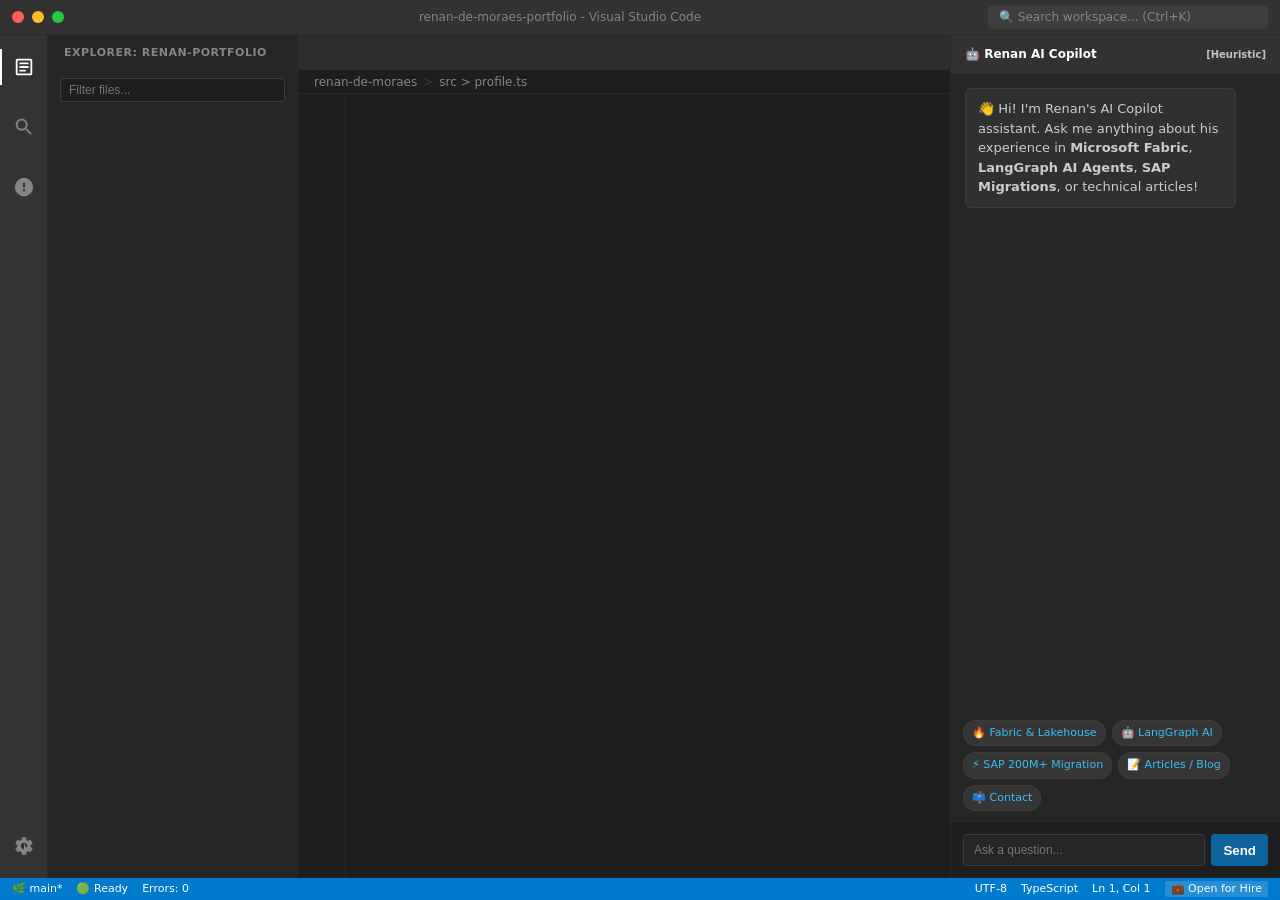
==== public_html/index.html @ 6646da92 "feat: implement IDE layout HTML structure in index.php and index.html" ====
<!DOCTYPE html>
<html lang="pt-BR">
  <head>
    <meta charset="UTF-8" />
    <meta name="viewport" content="width=device-width, initial-scale=1.0" />
    <meta name="color-scheme" content="dark" />
    <meta name="theme-color" content="#1e1e1e" />
    <title>Renan De Moraes | Data & AI Engineer</title>
    <meta name="description" content="Portfolio IDE de Renan De Moraes - Data & AI Engineer, Fabric, Azure, Databricks, LangGraph e Migrações High-Volume." />
    <meta name="robots" content="index, follow, max-image-preview:large, max-snippet:-1, max-video-preview:-1" />
    <meta name="author" content="Renan De Moraes" />
    <meta name="keywords" content="Renan De Moraes, Data Engineer, AI Engineer, Microsoft Fabric, Azure, Databricks, LangGraph, Python, SQL" />
    <link rel="canonical" href="https://renan-de-moraes.com/" />

    <script type="application/ld+json">
      {
        "@context": "https://schema.org",
        "@type": "Person",
        "name": "Renan De Moraes",
        "url": "https://renan-de-moraes.com/",
        "jobTitle": "Data & AI Engineer",
        "sameAs": [
          "https://www.linkedin.com/in/renan-moraes-data-ai-engineer/",
          "https://github.com/mpraes"
        ]
      }
    </script>
    <link rel="stylesheet" href="./assets/css/style.css?v=1" />
  </head>
  <body>
    <div id="app-root">
      <header class="window-header">
        <div class="window-controls">
          <span class="win-btn win-close" title="Close"></span>
          <span class="win-btn win-min" title="Minimize"></span>
          <span class="win-btn win-max" title="Maximize"></span>
        </div>
        <div class="window-title">
          <span>renan-de-moraes-portfolio - Visual Studio Code</span>
        </div>
        <div class="window-search" id="cmd-palette-btn" title="Search files (Ctrl+K)">
          <span>🔍 Search workspace... (Ctrl+K)</span>
        </div>
      </header>

      <div class="ide-body">
        <aside class="activity-bar" aria-label="Activity Bar">
          <div class="activity-nav-group">
            <button class="activity-icon-btn active" id="btn-toggle-explorer" title="Explorer (Ctrl+Shift+E)">
              <svg viewBox="0 0 24 24"><path d="M19 3H5c-1.1 0-2 .9-2 2v14c0 1.1.9 2 2 2h14c1.1 0 2-.9 2-2V5c0-1.1-.9-2-2-2zm0 16H5V5h14v14zM7 7h10v2H7zm0 4h10v2H7zm0 4h7v2H7z"/></svg>
            </button>
            <button class="activity-icon-btn" id="btn-toggle-search" title="Search Workspace">
              <svg viewBox="0 0 24 24"><path d="M15.5 14h-.79l-.28-.27C15.41 12.59 16 11.11 16 9.5 16 5.91 13.09 3 9.5 3S3 5.91 3 9.5 5.91 16 9.5 16c1.61 0 3.09-.59 4.23-1.57l.27.28v.79l5 4.99L20.49 19l-4.99-5zm-6 0C7.01 14 5 11.99 5 9.5S7.01 5 9.5 5 14 7.01 14 9.5 11.99 14 9.5 14z"/></svg>
            </button>
            <button class="activity-icon-btn" id="btn-toggle-copilot" title="Renan Copilot AI Chatbot">
              <svg viewBox="0 0 24 24"><path d="M12 2A10 10 0 0 0 2 12a10 10 0 0 0 10 10 10 10 0 0 0 10-10A10 10 0 0 0 12 2zm1 14.5h-2v-2h2v2zm0-4h-2V7h2v5.5z"/></svg>
            </button>
          </div>
          <div class="activity-nav-group">
            <button class="activity-icon-btn" title="Settings">
              <svg viewBox="0 0 24 24"><path d="M19.14 12.94c.04-.3.06-.61.06-.94 0-.32-.02-.64-.07-.94l2.03-1.58c.18-.14.23-.41.12-.61l-1.92-3.32c-.12-.22-.37-.29-.59-.22l-2.39.96c-.5-.38-1.03-.7-1.62-.94l-.36-2.54c-.04-.24-.24-.41-.48-.41h-3.84c-.24 0-.43.17-.47.41l-.36 2.54c-.59.24-1.13.57-1.62.94l-2.39-.96c-.22-.08-.47 0-.59.22L2.74 8.87c-.12.21-.08.47.12.61l2.03 1.58c-.05.3-.09.63-.09.94s.02.64.07.94l-2.03 1.58c-.18.14-.23.41-.12.61l1.92 3.32c.12.22.37.29.59.22l2.39-.96c.5.38 1.03.7 1.62.94l.36 2.54c.05.24.24.41.48.41h3.84c.24 0 .44-.17.47-.41l.36-2.54c.59-.24 1.13-.56 1.62-.94l2.39.96c.22.08.47 0 .59-.22l1.92-3.32c.12-.22.07-.47-.12-.61l-2.01-1.58zM12 15.6c-1.98 0-3.6-1.62-3.6-3.6s1.62-3.6 3.6-3.6 3.6 1.62 3.6 3.6-1.62 3.6-3.6-3.6 3.6z"/></svg>
            </button>
          </div>
        </aside>

        <section class="sidebar-pane" id="sidebar-pane" aria-label="File Explorer">
          <div class="sidebar-header">
            <span>Explorer: Renan-Portfolio</span>
          </div>
          <div class="sidebar-search-box">
            <input type="text" id="file-search-input" class="sidebar-search-input" placeholder="Filter files..." />
          </div>
          <div class="file-tree" id="file-tree"></div>
        </section>

        <main class="editor-pane" aria-label="Code Editor Space">
          <nav class="tab-bar" id="tab-bar" aria-label="Open Tabs"></nav>

          <div class="breadcrumbs-bar" id="breadcrumbs-bar">
            <span>renan-de-moraes</span>
            <span class="breadcrumb-sep">&gt;</span>
            <span id="breadcrumb-active-path">src > profile.ts</span>
          </div>

          <div class="editor-buffer-container" id="editor-container">
            <div class="line-numbers" id="line-numbers"></div>
            <div class="line-content" id="line-content"></div>
          </div>
        </main>

        <aside class="copilot-pane" id="copilot-pane" aria-label="AI Assistant">
          <div class="copilot-header">
            <span>🤖 Renan AI Copilot</span>
            <span style="font-size:10px; opacity:0.7;">[Heuristic]</span>
          </div>
          <div class="copilot-messages" id="copilot-messages">
            <div class="chat-bubble chat-bubble-bot">
              👋 Hi! I'm Renan's AI Copilot assistant. Ask me anything about his experience in <strong>Microsoft Fabric</strong>, <strong>LangGraph AI Agents</strong>, <strong>SAP Migrations</strong>, or technical articles!
            </div>
          </div>
          <div class="chat-chips-container" id="copilot-chips" style="padding: 0 12px 10px;">
            <span class="chat-chip" data-query="fabric">🔥 Fabric & Lakehouse</span>
            <span class="chat-chip" data-query="ai agent">🤖 LangGraph AI</span>
            <span class="chat-chip" data-query="sap migration">⚡ SAP 200M+ Migration</span>
            <span class="chat-chip" data-query="blog">📝 Articles / Blog</span>
            <span class="chat-chip" data-query="contact">📫 Contact</span>
          </div>
          <div class="copilot-input-area">
            <form class="copilot-input-form" id="copilot-form">
              <input type="text" class="copilot-input" id="copilot-input" placeholder="Ask a question..." autocomplete="off" />
              <button type="submit" class="copilot-send-btn">Send</button>
            </form>
          </div>
        </aside>
      </div>

      <footer class="status-bar">
        <div class="status-left">
          <span class="status-item" id="git-branch-status">🌿 main*</span>
          <span class="status-item">🟢 Ready</span>
          <span class="status-item">Errors: 0</span>
        </div>
        <div class="status-right">
          <span class="status-item">UTF-8</span>
          <span class="status-item" id="language-mode-status">TypeScript</span>
          <span class="status-item">Ln 1, Col 1</span>
          <span class="status-item" style="background: rgba(255,255,255,0.15); padding: 0 6px; border-radius:2px;">💼 Open for Hire</span>
        </div>
      </footer>
    </div>

    <script src="./assets/js/app.js?v=1"></script>
    <script src="./assets/js/copilot-heuristics.js?v=1"></script>
  </body>
</html>
---- public_html/assets/css/style.css ----
/* ==========================================================================
   VS Code Dark Theme Design System - Renan De Moraes Portfolio
   ========================================================================== */

:root {
  /* IDE Surfaces */
  --ide-bg: #1e1e1e;
  --ide-sidebar: #252526;
  --ide-activity: #333333;
  --ide-titlebar: #323233;
  --ide-statusbar: #007acc;
  --ide-tab-active: #1e1e1e;
  --ide-tab-inactive: #2d2d2d;
  --ide-tab-hover: #2a2d2e;
  --ide-border: #3c3c3c;
  --ide-border-subtle: #2b2b2b;
  --ide-selection: #264f78;
  --ide-hover: #2a2d2e;

  /* Accent & Highlight Colors */
  --accent-blue: #0e639c;
  --accent-cyan: #38bdf8;
  --accent-green: #4ec9b0;
  --accent-orange: #ce9178;
  --accent-yellow: #dcdcaa;
  --accent-purple: #c586c0;

  /* Typography */
  --text-high: #ffffff;
  --text-main: #cccccc;
  --text-muted: #858585;
  --font-ui: "Segoe UI", system-ui, -apple-system, BlinkMacSystemFont, Roboto, sans-serif;
  --font-mono: "Fira Code", Consolas, "Courier New", Courier, monospace;

  /* Syntax Highlighting */
  --syn-keyword: #569cd6;
  --syn-string: #ce9178;
  --syn-comment: #6a9955;
  --syn-function: #dcdcaa;
  --syn-number: #b5cea8;
  --syn-type: #4ec9b0;
  --syn-variable: #9cdcfe;

  /* Timing & Motion */
  --ease-standard: cubic-bezier(0.16, 1, 0.3, 1);
  --duration-fast: 150ms;
}

*, *::before, *::after {
  box-sizing: border-box;
}

html, body {
  margin: 0;
  padding: 0;
  height: 100%;
  width: 100%;
  overflow: hidden;
  background-color: var(--ide-bg);
  color: var(--text-main);
  font-family: var(--font-ui);
  font-size: 14px;
  line-height: 1.5;
  -webkit-font-smoothing: antialiased;
}

/* ==========================================================================
   Full Window IDE Layout Grid
   ========================================================================== */

#app-root {
  display: flex;
  flex-direction: column;
  height: 100vh;
  width: 100vw;
  overflow: hidden;
}

/* Window Header Bar */
.window-header {
  height: 35px;
  background-color: var(--ide-titlebar);
  border-bottom: 1px solid var(--ide-border-subtle);
  display: flex;
  align-items: center;
  justify-content: space-between;
  padding: 0 12px;
  user-select: none;
  z-index: 100;
}

.window-controls {
  display: flex;
  align-items: center;
  gap: 8px;
  width: 120px;
}

.win-btn {
  width: 12px;
  height: 12px;
  border-radius: 50%;
  display: inline-block;
}
.win-close { background-color: #ff5f56; }
.win-min { background-color: #ffbd2e; }
.win-max { background-color: #27c93f; }

.window-title {
  font-size: 12px;
  color: var(--text-muted);
  display: flex;
  align-items: center;
  gap: 6px;
}

.window-search {
  display: flex;
  align-items: center;
  background-color: rgba(255, 255, 255, 0.06);
  border: 1px solid var(--ide-border);
  border-radius: 4px;
  padding: 2px 10px;
  width: 280px;
  color: var(--text-muted);
  font-size: 12px;
  cursor: pointer;
}

.window-search:hover {
  border-color: var(--accent-blue);
  color: var(--text-main);
}

/* Main Workspace Body */
.ide-body {
  display: flex;
  flex: 1;
  height: calc(100vh - 57px);
  overflow: hidden;
  position: relative;
}

/* Activity Bar (Far Left) */
.activity-bar {
  width: 48px;
  background-color: var(--ide-activity);
  border-right: 1px solid var(--ide-border-subtle);
  display: flex;
  flex-direction: column;
  align-items: center;
  justify-content: space-between;
  padding: 8px 0;
  z-index: 20;
}

.activity-nav-group {
  display: flex;
  flex-direction: column;
  gap: 12px;
  width: 100%;
}

.activity-icon-btn {
  width: 100%;
  height: 48px;
  background: none;
  border: none;
  color: var(--text-muted);
  display: flex;
  align-items: center;
  justify-content: center;
  cursor: pointer;
  position: relative;
  transition: color var(--duration-fast) var(--ease-standard);
}

.activity-icon-btn svg {
  width: 22px;
  height: 22px;
  fill: currentColor;
}

.activity-icon-btn:hover {
  color: var(--text-high);
}

.activity-icon-btn.active {
  color: var(--text-high);
}

.activity-icon-btn.active::before {
  content: "";
  position: absolute;
  left: 0;
  top: 6px;
  bottom: 6px;
  width: 2px;
  background-color: var(--text-high);
}

/* Sidebar Explorer Pane */
.sidebar-pane {
  width: 250px;
  background-color: var(--ide-sidebar);
  border-right: 1px solid var(--ide-border-subtle);
  display: flex;
  flex-direction: column;
  user-select: none;
  transition: transform 0.2s var(--ease-standard), width 0.2s var(--ease-standard);
  z-index: 15;
}

.sidebar-header {
  padding: 10px 16px;
  font-size: 11px;
  font-weight: 700;
  letter-spacing: 0.5px;
  text-transform: uppercase;
  color: var(--text-muted);
  display: flex;
  align-items: center;
  justify-content: space-between;
}

.sidebar-search-box {
  padding: 6px 12px;
}

.sidebar-search-input {
  width: 100%;
  background-color: rgba(0, 0, 0, 0.2);
  border: 1px solid var(--ide-border);
  border-radius: 3px;
  padding: 4px 8px;
  color: var(--text-main);
  font-size: 12px;
  outline: none;
}

.sidebar-search-input:focus {
  border-color: var(--accent-blue);
}

.file-tree {
  flex: 1;
  overflow-y: auto;
  padding: 4px 0;
}

.tree-folder {
  margin-bottom: 4px;
}

.tree-folder-title {
  display: flex;
  align-items: center;
  gap: 6px;
  padding: 4px 12px;
  font-weight: 600;
  font-size: 12px;
  color: var(--text-main);
  cursor: pointer;
}

.tree-folder-title:hover {
  background-color: var(--ide-hover);
}

.tree-file-list {
  list-style: none;
  margin: 0;
  padding: 0;
}

.tree-file-item {
  display: flex;
  align-items: center;
  gap: 8px;
  padding: 4px 12px 4px 28px;
  font-size: 13px;
  color: var(--text-main);
  cursor: pointer;
  transition: background-color var(--duration-fast);
}

.tree-file-item:hover {
  background-color: var(--ide-hover);
}

.tree-file-item.active {
  background-color: var(--ide-selection);
  color: var(--text-high);
}

.file-icon {
  width: 16px;
  height: 16px;
  display: inline-flex;
  align-items: center;
  justify-content: center;
  font-size: 12px;
}

.icon-ts { color: #3178c6; }
.icon-json { color: #f1e05a; }
.icon-py { color: #3572a5; }
.icon-sql { color: #e38c00; }
.icon-md { color: #42a5f5; }

/* Middle Editor Workspace */
.editor-pane {
  flex: 1;
  display: flex;
  flex-direction: column;
  background-color: var(--ide-bg);
  overflow: hidden;
}

/* Editor Tab Bar */
.tab-bar {
  display: flex;
  background-color: var(--ide-tab-inactive);
  border-bottom: 1px solid var(--ide-border-subtle);
  overflow-x: auto;
  user-select: none;
  height: 35px;
}

.editor-tab {
  display: flex;
  align-items: center;
  gap: 8px;
  padding: 0 14px;
  height: 35px;
  background-color: var(--ide-tab-inactive);
  border-right: 1px solid var(--ide-border-subtle);
  color: var(--text-muted);
  font-size: 13px;
  cursor: pointer;
  white-space: nowrap;
  transition: background-color var(--duration-fast);
}

.editor-tab:hover {
  background-color: var(--ide-tab-hover);
}

.editor-tab.active {
  background-color: var(--ide-tab-active);
  color: var(--text-high);
  border-top: 2px solid var(--accent-cyan);
}

.tab-close-btn {
  background: none;
  border: none;
  color: var(--text-muted);
  font-size: 12px;
  border-radius: 3px;
  padding: 2px 4px;
  cursor: pointer;
}

.tab-close-btn:hover {
  background-color: rgba(255, 255, 255, 0.15);
  color: var(--text-high);
}

/* Breadcrumb Bar */
.breadcrumbs-bar {
  height: 24px;
  background-color: var(--ide-bg);
  border-bottom: 1px solid var(--ide-border-subtle);
  display: flex;
  align-items: center;
  padding: 0 16px;
  font-size: 12px;
  color: var(--text-muted);
  gap: 6px;
}

.breadcrumb-sep {
  color: var(--ide-border);
}

/* Editor Code Buffer Area */
.editor-buffer-container {
  flex: 1;
  display: flex;
  overflow: auto;
  position: relative;
  font-family: var(--font-mono);
}

.line-numbers {
  width: 48px;
  padding: 16px 8px 16px 0;
  text-align: right;
  color: #555555;
  user-select: none;
  font-size: 13px;
  line-height: 1.6;
  border-right: 1px solid rgba(255, 255, 255, 0.05);
}

.line-content {
  flex: 1;
  padding: 16px 20px;
  overflow-x: auto;
  font-size: 13px;
  line-height: 1.6;
  color: var(--text-main);
}

/* Formatted Content Cards inside Code Buffer */
.code-card-grid {
  display: grid;
  grid-template-columns: repeat(auto-fit, minmax(280px, 1fr));
  gap: 16px;
  margin: 16px 0;
  font-family: var(--font-ui);
}

.code-card {
  background-color: var(--ide-sidebar);
  border: 1px solid var(--ide-border);
  border-radius: 6px;
  padding: 16px;
  transition: transform 0.2s, border-color 0.2s;
}

.code-card:hover {
  border-color: var(--accent-cyan);
  transform: translateY(-2px);
}

.code-card-title {
  font-size: 16px;
  font-weight: 700;
  color: var(--text-high);
  margin-top: 0;
  margin-bottom: 8px;
}

.code-card-subtitle {
  font-size: 12px;
  color: var(--accent-cyan);
  margin-bottom: 12px;
}

.tech-badge-container {
  display: flex;
  flex-wrap: wrap;
  gap: 6px;
  margin-top: 12px;
}

.tech-badge {
  background-color: rgba(56, 189, 248, 0.1);
  border: 1px solid rgba(56, 189, 248, 0.3);
  color: var(--accent-cyan);
  font-size: 11px;
  padding: 2px 8px;
  border-radius: 12px;
  font-family: var(--font-mono);
}

/* Markdown Render Styling for Articles */
.markdown-article {
  font-family: var(--font-ui);
  max-width: 800px;
  color: var(--text-main);
  line-height: 1.7;
}

.markdown-article h1 {
  font-size: 24px;
  color: var(--text-high);
  border-bottom: 1px solid var(--ide-border);
  padding-bottom: 8px;
}

.markdown-article h2 {
  font-size: 18px;
  color: var(--accent-cyan);
  margin-top: 24px;
}

.markdown-article code {
  font-family: var(--font-mono);
  background-color: rgba(255, 255, 255, 0.08);
  padding: 2px 6px;
  border-radius: 4px;
}

.markdown-article pre {
  background-color: #141414;
  border: 1px solid var(--ide-border);
  border-radius: 6px;
  padding: 16px;
  overflow-x: auto;
}

.markdown-article pre code {
  background: none;
  padding: 0;
}

/* Right Copilot Chatbot Pane */
.copilot-pane {
  width: 330px;
  background-color: var(--ide-sidebar);
  border-left: 1px solid var(--ide-border-subtle);
  display: flex;
  flex-direction: column;
  transition: transform 0.2s var(--ease-standard);
  z-index: 15;
}

.copilot-header {
  padding: 10px 14px;
  background-color: var(--ide-titlebar);
  border-bottom: 1px solid var(--ide-border-subtle);
  display: flex;
  align-items: center;
  justify-content: space-between;
  font-weight: 600;
  font-size: 12px;
  color: var(--text-high);
}

.copilot-messages {
  flex: 1;
  overflow-y: auto;
  padding: 14px;
  display: flex;
  flex-direction: column;
  gap: 12px;
}

.chat-bubble {
  padding: 10px 12px;
  border-radius: 6px;
  font-size: 13px;
  line-height: 1.5;
  max-width: 90%;
}

.chat-bubble-bot {
  background-color: rgba(255, 255, 255, 0.05);
  border: 1px solid var(--ide-border);
  color: var(--text-main);
  align-self: flex-start;
}

.chat-bubble-user {
  background-color: var(--accent-blue);
  color: var(--text-high);
  align-self: flex-end;
}

.chat-chips-container {
  display: flex;
  flex-wrap: wrap;
  gap: 6px;
  margin-top: 8px;
}

.chat-chip {
  background-color: rgba(255, 255, 255, 0.08);
  border: 1px solid var(--ide-border);
  color: var(--accent-cyan);
  font-size: 11px;
  padding: 4px 8px;
  border-radius: 12px;
  cursor: pointer;
  transition: background-color var(--duration-fast);
}

.chat-chip:hover {
  background-color: rgba(56, 189, 248, 0.2);
  border-color: var(--accent-cyan);
}

.copilot-input-area {
  padding: 12px;
  border-top: 1px solid var(--ide-border-subtle);
  background-color: var(--ide-bg);
}

.copilot-input-form {
  display: flex;
  gap: 6px;
}

.copilot-input {
  flex: 1;
  background-color: var(--ide-sidebar);
  border: 1px solid var(--ide-border);
  border-radius: 4px;
  padding: 8px 10px;
  color: var(--text-main);
  font-size: 12px;
  outline: none;
}

.copilot-input:focus {
  border-color: var(--accent-blue);
}

.copilot-send-btn {
  background-color: var(--accent-blue);
  border: none;
  border-radius: 4px;
  color: var(--text-high);
  padding: 0 12px;
  cursor: pointer;
  font-weight: 600;
}

.copilot-send-btn:hover {
  background-color: #1177bb;
}

/* Bottom Status Bar */
.status-bar {
  height: 22px;
  background-color: var(--ide-statusbar);
  color: #ffffff;
  display: flex;
  align-items: center;
  justify-content: space-between;
  padding: 0 12px;
  font-size: 11px;
  user-select: none;
  z-index: 100;
}

.status-left, .status-right {
  display: flex;
  align-items: center;
  gap: 14px;
}

.status-item {
  display: flex;
  align-items: center;
  gap: 4px;
  cursor: pointer;
}

.status-item:hover {
  background-color: rgba(255, 255, 255, 0.2);
  padding: 0 4px;
  border-radius: 2px;
}

/* ==========================================================================
   Responsive Adjustments
   ========================================================================== */

@media (max-width: 900px) {
  .copilot-pane {
    position: absolute;
    right: 0;
    top: 0;
    bottom: 0;
    transform: translateX(100%);
    box-shadow: -4px 0 12px rgba(0,0,0,0.5);
  }

  .copilot-pane.visible {
    transform: translateX(0);
  }

  .sidebar-pane {
    position: absolute;
    left: 48px;
    top: 0;
    bottom: 0;
    transform: translateX(-100%);
    box-shadow: 4px 0 12px rgba(0,0,0,0.5);
  }

  .sidebar-pane.visible {
    transform: translateX(0);
  }
}
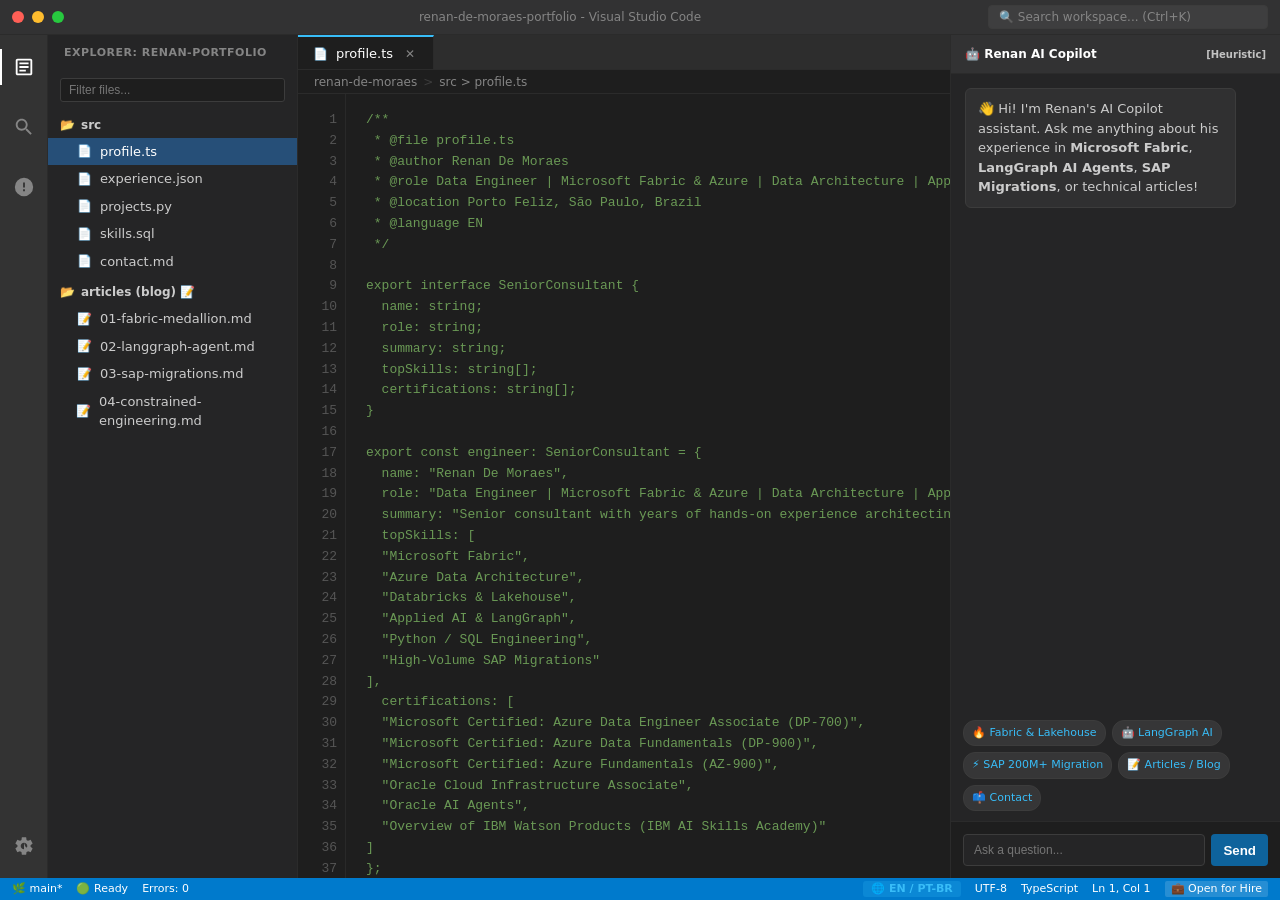
==== commit d2823497: "feat: add bilingual support (English & Portuguese) for portfolio and chatbot" ====
--- a/public_html/index.html
+++ b/public_html/index.html
@@ -121,6 +121,7 @@
           <span class="status-item">Errors: 0</span>
         </div>
         <div class="status-right">
+          <span class="status-item" id="lang-toggle-btn" style="background: rgba(56,189,248,0.2); color: var(--accent-cyan); font-weight: bold; padding: 0 8px; border-radius:3px; cursor:pointer;" title="Switch Language (EN / PT-BR)">🌐 EN / PT-BR</span>
           <span class="status-item">UTF-8</span>
           <span class="status-item" id="language-mode-status">TypeScript</span>
           <span class="status-item">Ln 1, Col 1</span>
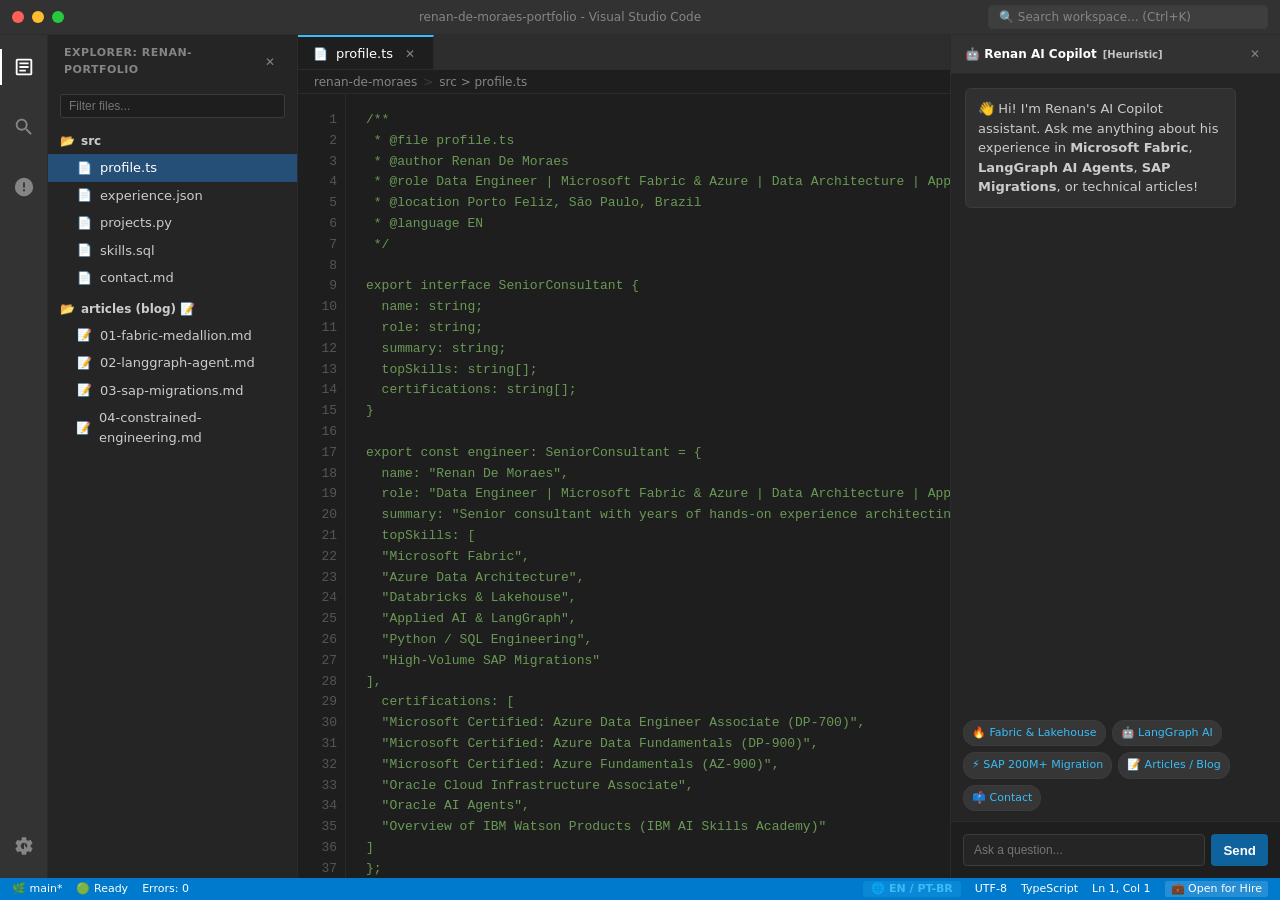
==== commit dd1b5f5d: "feat: add hide/collapse controls for sidebar menu and copilot chatbot" ====
--- a/public_html/index.html
+++ b/public_html/index.html
@@ -66,6 +66,7 @@
         <section class="sidebar-pane" id="sidebar-pane" aria-label="File Explorer">
           <div class="sidebar-header">
             <span>Explorer: Renan-Portfolio</span>
+            <button class="pane-close-btn" id="btn-close-sidebar" title="Hide Explorer (Ctrl+B)">✕</button>
           </div>
           <div class="sidebar-search-box">
             <input type="text" id="file-search-input" class="sidebar-search-input" placeholder="Filter files..." />
@@ -90,8 +91,11 @@
 
         <aside class="copilot-pane" id="copilot-pane" aria-label="AI Assistant">
           <div class="copilot-header">
-            <span>🤖 Renan AI Copilot</span>
-            <span style="font-size:10px; opacity:0.7;">[Heuristic]</span>
+            <div style="display:flex; align-items:center; gap:6px;">
+              <span>🤖 Renan AI Copilot</span>
+              <span style="font-size:10px; opacity:0.7;">[Heuristic]</span>
+            </div>
+            <button class="pane-close-btn" id="btn-close-copilot" title="Hide Copilot Pane">✕</button>
           </div>
           <div class="copilot-messages" id="copilot-messages">
             <div class="chat-bubble chat-bubble-bot">
--- a/public_html/assets/css/style.css
+++ b/public_html/assets/css/style.css
@@ -207,8 +207,34 @@
   display: flex;
   flex-direction: column;
   user-select: none;
-  transition: transform 0.2s var(--ease-standard), width 0.2s var(--ease-standard);
+  transition: width 0.2s var(--ease-standard), opacity 0.2s var(--ease-standard);
   z-index: 15;
+}
+
+.sidebar-pane.hidden {
+  width: 0 !important;
+  min-width: 0 !important;
+  overflow: hidden !important;
+  border-right: none !important;
+  opacity: 0;
+  pointer-events: none;
+}
+
+.pane-close-btn {
+  background: none;
+  border: none;
+  color: var(--text-muted);
+  font-size: 12px;
+  cursor: pointer;
+  padding: 2px 6px;
+  border-radius: 3px;
+  line-height: 1;
+  transition: background-color var(--duration-fast), color var(--duration-fast);
+}
+
+.pane-close-btn:hover {
+  background-color: rgba(255, 255, 255, 0.15);
+  color: var(--text-high);
 }
 
 .sidebar-header {
@@ -514,8 +540,17 @@
   border-left: 1px solid var(--ide-border-subtle);
   display: flex;
   flex-direction: column;
-  transition: transform 0.2s var(--ease-standard);
+  transition: width 0.2s var(--ease-standard), opacity 0.2s var(--ease-standard);
   z-index: 15;
+}
+
+.copilot-pane.hidden {
+  width: 0 !important;
+  min-width: 0 !important;
+  overflow: hidden !important;
+  border-left: none !important;
+  opacity: 0;
+  pointer-events: none;
 }
 
 .copilot-header {
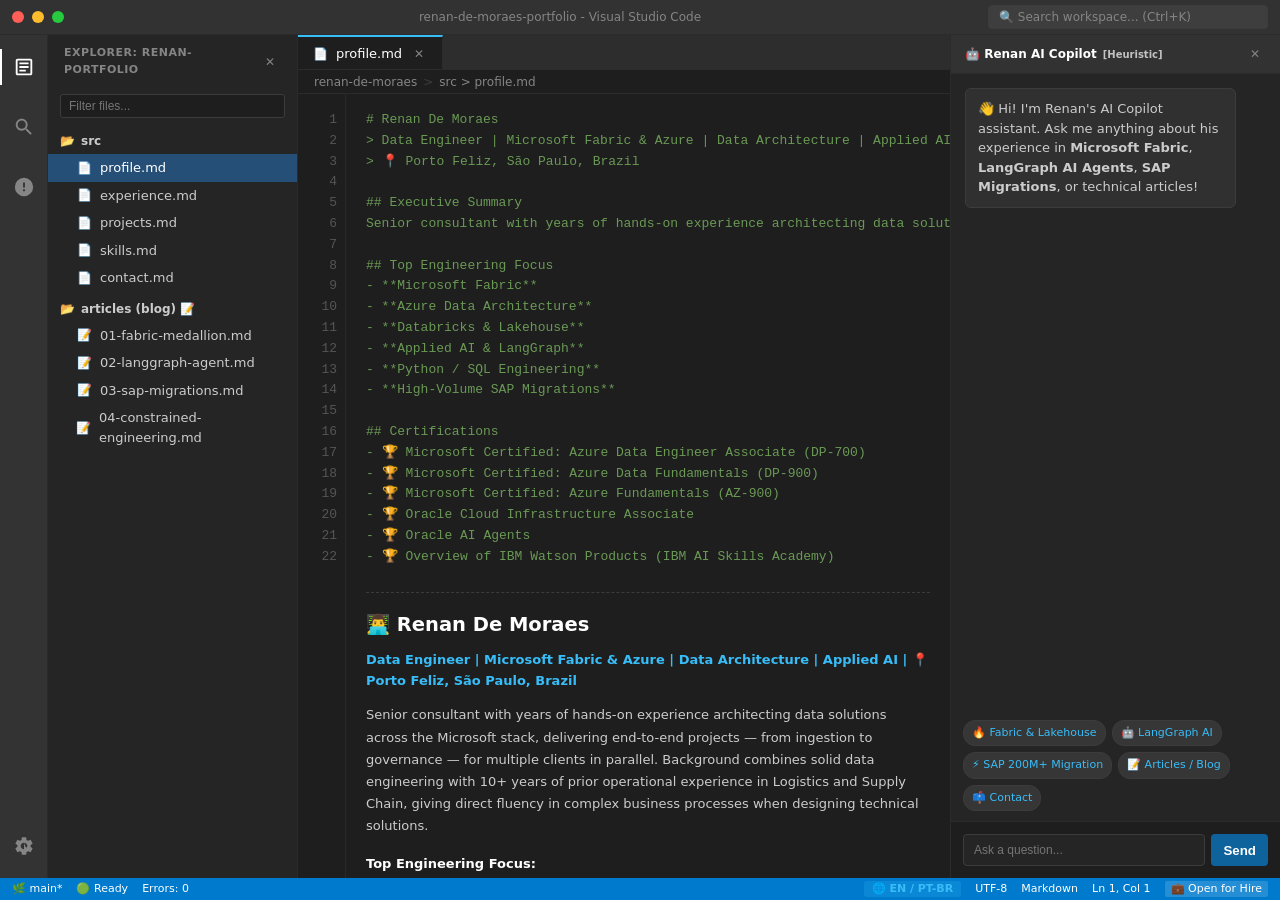
==== commit f6e29ce8: "feat: convert all src files to Markdown (.md) format" ====
--- a/public_html/index.html
+++ b/public_html/index.html
@@ -80,7 +80,7 @@
           <div class="breadcrumbs-bar" id="breadcrumbs-bar">
             <span>renan-de-moraes</span>
             <span class="breadcrumb-sep">&gt;</span>
-            <span id="breadcrumb-active-path">src > profile.ts</span>
+            <span id="breadcrumb-active-path">src > profile.md</span>
           </div>
 
           <div class="editor-buffer-container" id="editor-container">
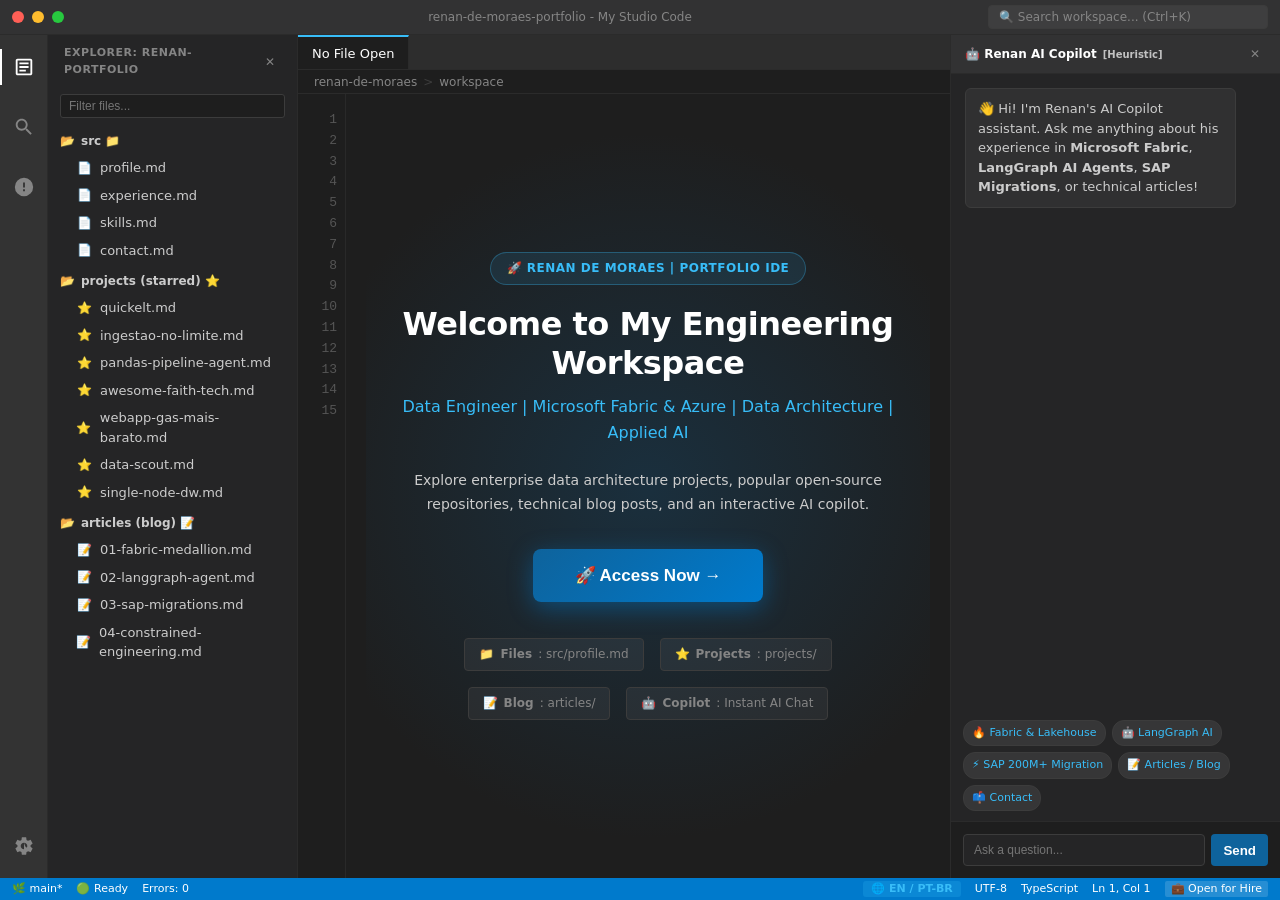
==== commit dc3a0c5f: "feat: add Welcome Landing screen hero with Access Now button" ====
--- a/public_html/index.html
+++ b/public_html/index.html
@@ -36,7 +36,7 @@
           <span class="win-btn win-max" title="Maximize"></span>
         </div>
         <div class="window-title">
-          <span>renan-de-moraes-portfolio - Visual Studio Code</span>
+          <span>renan-de-moraes-portfolio - My Studio Code</span>
         </div>
         <div class="window-search" id="cmd-palette-btn" title="Search files (Ctrl+K)">
           <span>🔍 Search workspace... (Ctrl+K)</span>
--- a/public_html/assets/css/style.css
+++ b/public_html/assets/css/style.css
@@ -722,3 +722,97 @@
     transform: translateX(0);
   }
 }
+
+/* Welcome Landing Hero Screen */
+.welcome-landing {
+  display: flex;
+  flex-direction: column;
+  align-items: center;
+  justify-content: center;
+  text-align: center;
+  min-height: 100%;
+  padding: 40px 20px;
+  background: radial-gradient(circle at center, rgba(14, 99, 156, 0.25) 0%, rgba(30, 30, 30, 0.98) 75%);
+  font-family: var(--font-ui);
+}
+
+.welcome-logo-badge {
+  background: rgba(56, 189, 248, 0.1);
+  border: 1px solid rgba(56, 189, 248, 0.3);
+  color: var(--accent-cyan);
+  font-size: 12px;
+  font-weight: 700;
+  padding: 6px 16px;
+  border-radius: 20px;
+  margin-bottom: 20px;
+  letter-spacing: 0.5px;
+  text-transform: uppercase;
+}
+
+.welcome-title {
+  font-size: 32px;
+  font-weight: 800;
+  color: var(--text-high);
+  margin: 0 0 12px 0;
+  letter-spacing: -0.5px;
+  line-height: 1.2;
+}
+
+.welcome-subtitle {
+  font-size: 16px;
+  color: var(--accent-cyan);
+  margin: 0 0 24px 0;
+  max-width: 620px;
+  line-height: 1.6;
+}
+
+.welcome-desc {
+  font-size: 14px;
+  color: var(--text-main);
+  max-width: 580px;
+  margin: 0 auto 32px auto;
+  line-height: 1.7;
+}
+
+.btn-access-now {
+  background: linear-gradient(135deg, #0e639c 0%, #007acc 100%);
+  color: #ffffff !important;
+  font-size: 17px;
+  font-weight: 700;
+  padding: 16px 42px;
+  border: none;
+  border-radius: 8px;
+  cursor: pointer;
+  box-shadow: 0 6px 24px rgba(0, 122, 204, 0.45);
+  transition: transform 0.2s var(--ease-standard), box-shadow 0.2s var(--ease-standard), background 0.2s;
+  display: inline-flex;
+  align-items: center;
+  gap: 10px;
+  text-decoration: none;
+}
+
+.btn-access-now:hover {
+  transform: translateY(-3px) scale(1.02);
+  box-shadow: 0 8px 30px rgba(0, 122, 204, 0.7);
+  background: linear-gradient(135deg, #1177bb 0%, #0098ff 100%);
+}
+
+.welcome-shortcuts {
+  margin-top: 36px;
+  display: flex;
+  flex-wrap: wrap;
+  justify-content: center;
+  gap: 16px;
+  font-size: 12px;
+  color: var(--text-muted);
+}
+
+.welcome-shortcut-item {
+  background: rgba(255, 255, 255, 0.05);
+  border: 1px solid var(--ide-border);
+  padding: 6px 14px;
+  border-radius: 4px;
+  display: flex;
+  align-items: center;
+  gap: 6px;
+}
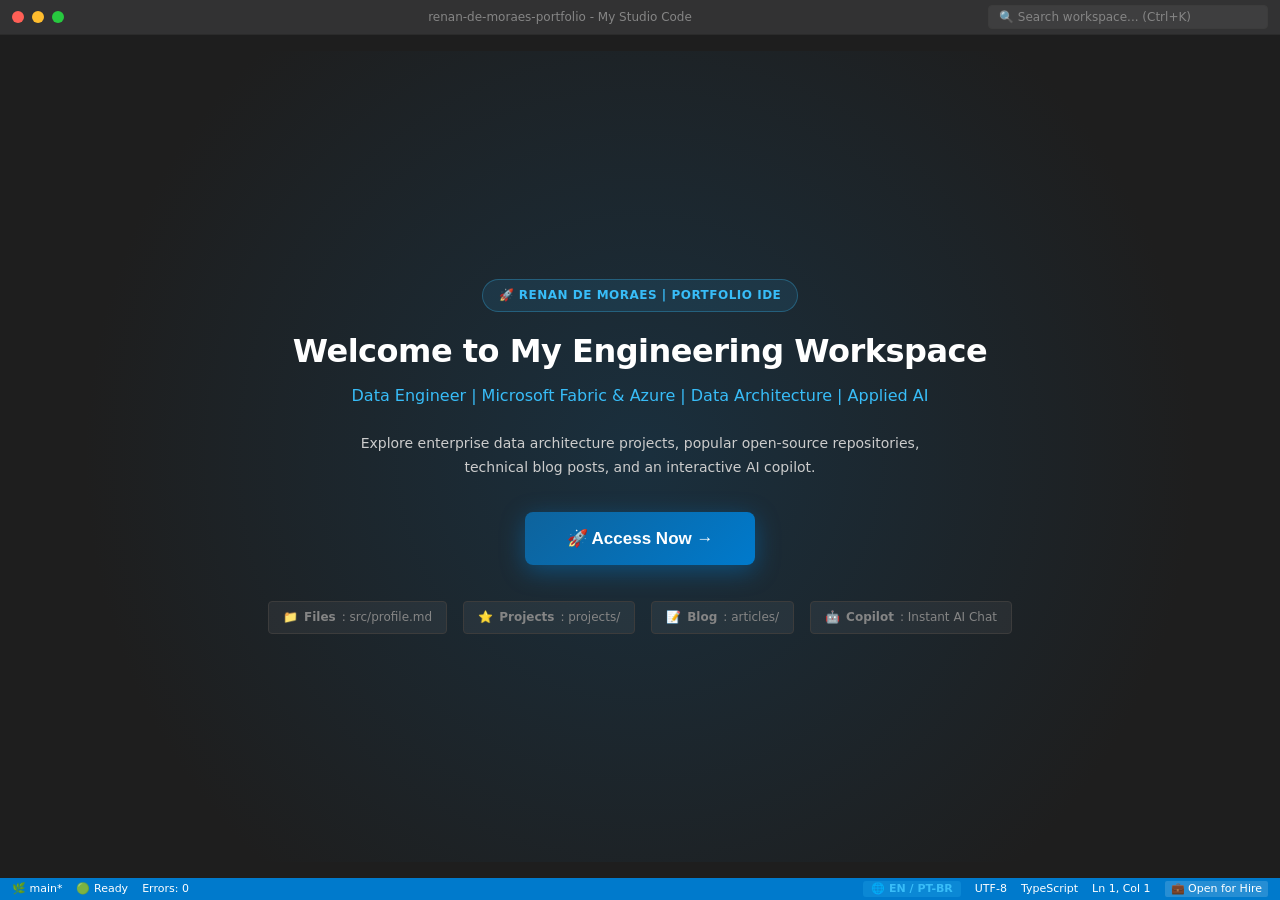
==== commit e299cdc3: "feat: hide sidebars and clutter on initial landing view until Access Now is clicked" ====
--- a/public_html/index.html
+++ b/public_html/index.html
@@ -28,7 +28,7 @@
     <link rel="stylesheet" href="./assets/css/style.css?v=1" />
   </head>
   <body>
-    <div id="app-root">
+    <div id="app-root" class="welcome-mode">
       <header class="window-header">
         <div class="window-controls">
           <span class="win-btn win-close" title="Close"></span>
--- a/public_html/assets/css/style.css
+++ b/public_html/assets/css/style.css
@@ -816,3 +816,22 @@
   align-items: center;
   gap: 6px;
 }
+
+/* Welcome Mode - Distraction-free Landing View */
+#app-root.welcome-mode .activity-bar,
+#app-root.welcome-mode .sidebar-pane,
+#app-root.welcome-mode .copilot-pane,
+#app-root.welcome-mode .tab-bar,
+#app-root.welcome-mode .breadcrumbs-bar,
+#app-root.welcome-mode .line-numbers {
+  display: none !important;
+}
+
+#app-root.welcome-mode .editor-pane {
+  flex: 1;
+  width: 100%;
+}
+
+#app-root.welcome-mode .editor-buffer-container {
+  background-color: var(--ide-bg);
+}
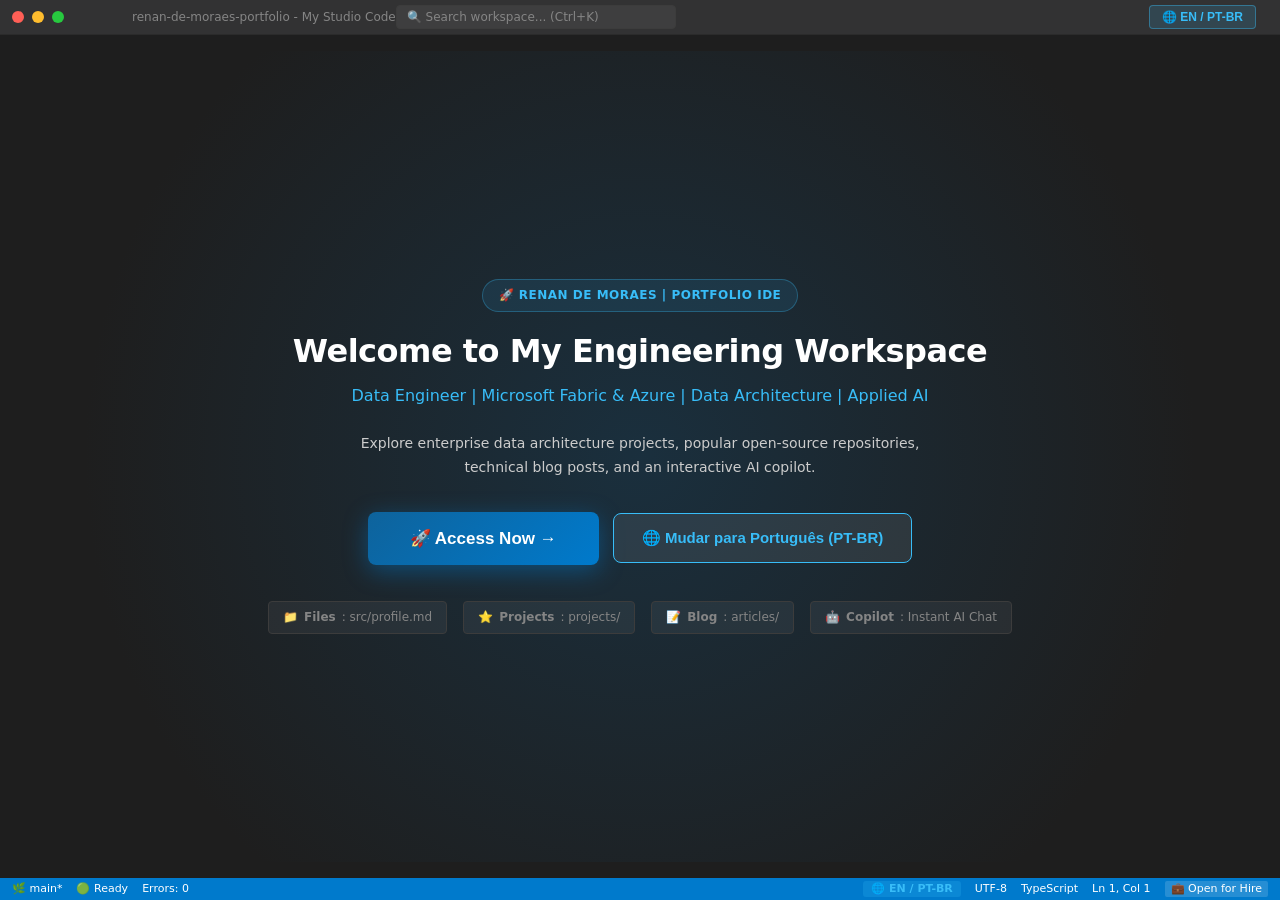
==== commit 9a1f4a7f: "feat: add prominent language buttons to Welcome Landing hero and top header bar" ====
--- a/public_html/index.html
+++ b/public_html/index.html
@@ -41,6 +41,7 @@
         <div class="window-search" id="cmd-palette-btn" title="Search files (Ctrl+K)">
           <span>🔍 Search workspace... (Ctrl+K)</span>
         </div>
+        <button class="header-lang-btn" id="header-lang-btn" title="Switch Language (EN / PT-BR)">🌐 EN / PT-BR</button>
       </header>
 
       <div class="ide-body">
@@ -99,10 +100,11 @@
           </div>
           <div class="copilot-messages" id="copilot-messages">
             <div class="chat-bubble chat-bubble-bot">
-              👋 Hi! I'm Renan's AI Copilot assistant. Ask me anything about his experience in <strong>Microsoft Fabric</strong>, <strong>LangGraph AI Agents</strong>, <strong>SAP Migrations</strong>, or technical articles!
+              👋 Hi! I'm Renan's AI Copilot assistant. Ask me anything about his <strong>GitHub Projects</strong> (QuickELT, Ingestão no Limite), <strong>Microsoft Fabric</strong>, <strong>LangGraph AI Agents</strong>, <strong>SAP Migrations</strong>, or technical articles!
             </div>
           </div>
           <div class="chat-chips-container" id="copilot-chips" style="padding: 0 12px 10px;">
+            <span class="chat-chip" data-query="projects">⭐ GitHub Projects</span>
             <span class="chat-chip" data-query="fabric">🔥 Fabric & Lakehouse</span>
             <span class="chat-chip" data-query="ai agent">🤖 LangGraph AI</span>
             <span class="chat-chip" data-query="sap migration">⚡ SAP 200M+ Migration</span>
--- a/public_html/assets/css/style.css
+++ b/public_html/assets/css/style.css
@@ -835,3 +835,42 @@
 #app-root.welcome-mode .editor-buffer-container {
   background-color: var(--ide-bg);
 }
+
+.header-lang-btn {
+  background: rgba(56, 189, 248, 0.15);
+  border: 1px solid rgba(56, 189, 248, 0.4);
+  color: var(--accent-cyan);
+  font-size: 12px;
+  font-weight: bold;
+  padding: 4px 12px;
+  border-radius: 4px;
+  cursor: pointer;
+  margin-left: auto;
+  margin-right: 12px;
+  transition: background 0.2s, transform 0.1s;
+}
+
+.header-lang-btn:hover {
+  background: rgba(56, 189, 248, 0.3);
+  transform: scale(1.03);
+}
+
+.btn-lang-welcome {
+  background: rgba(255, 255, 255, 0.08);
+  border: 1px solid var(--accent-cyan);
+  color: var(--accent-cyan);
+  font-size: 15px;
+  font-weight: 600;
+  padding: 15px 28px;
+  border-radius: 8px;
+  cursor: pointer;
+  transition: background 0.2s, transform 0.2s;
+  display: inline-flex;
+  align-items: center;
+  gap: 8px;
+}
+
+.btn-lang-welcome:hover {
+  background: rgba(56, 189, 248, 0.2);
+  transform: translateY(-2px);
+}
